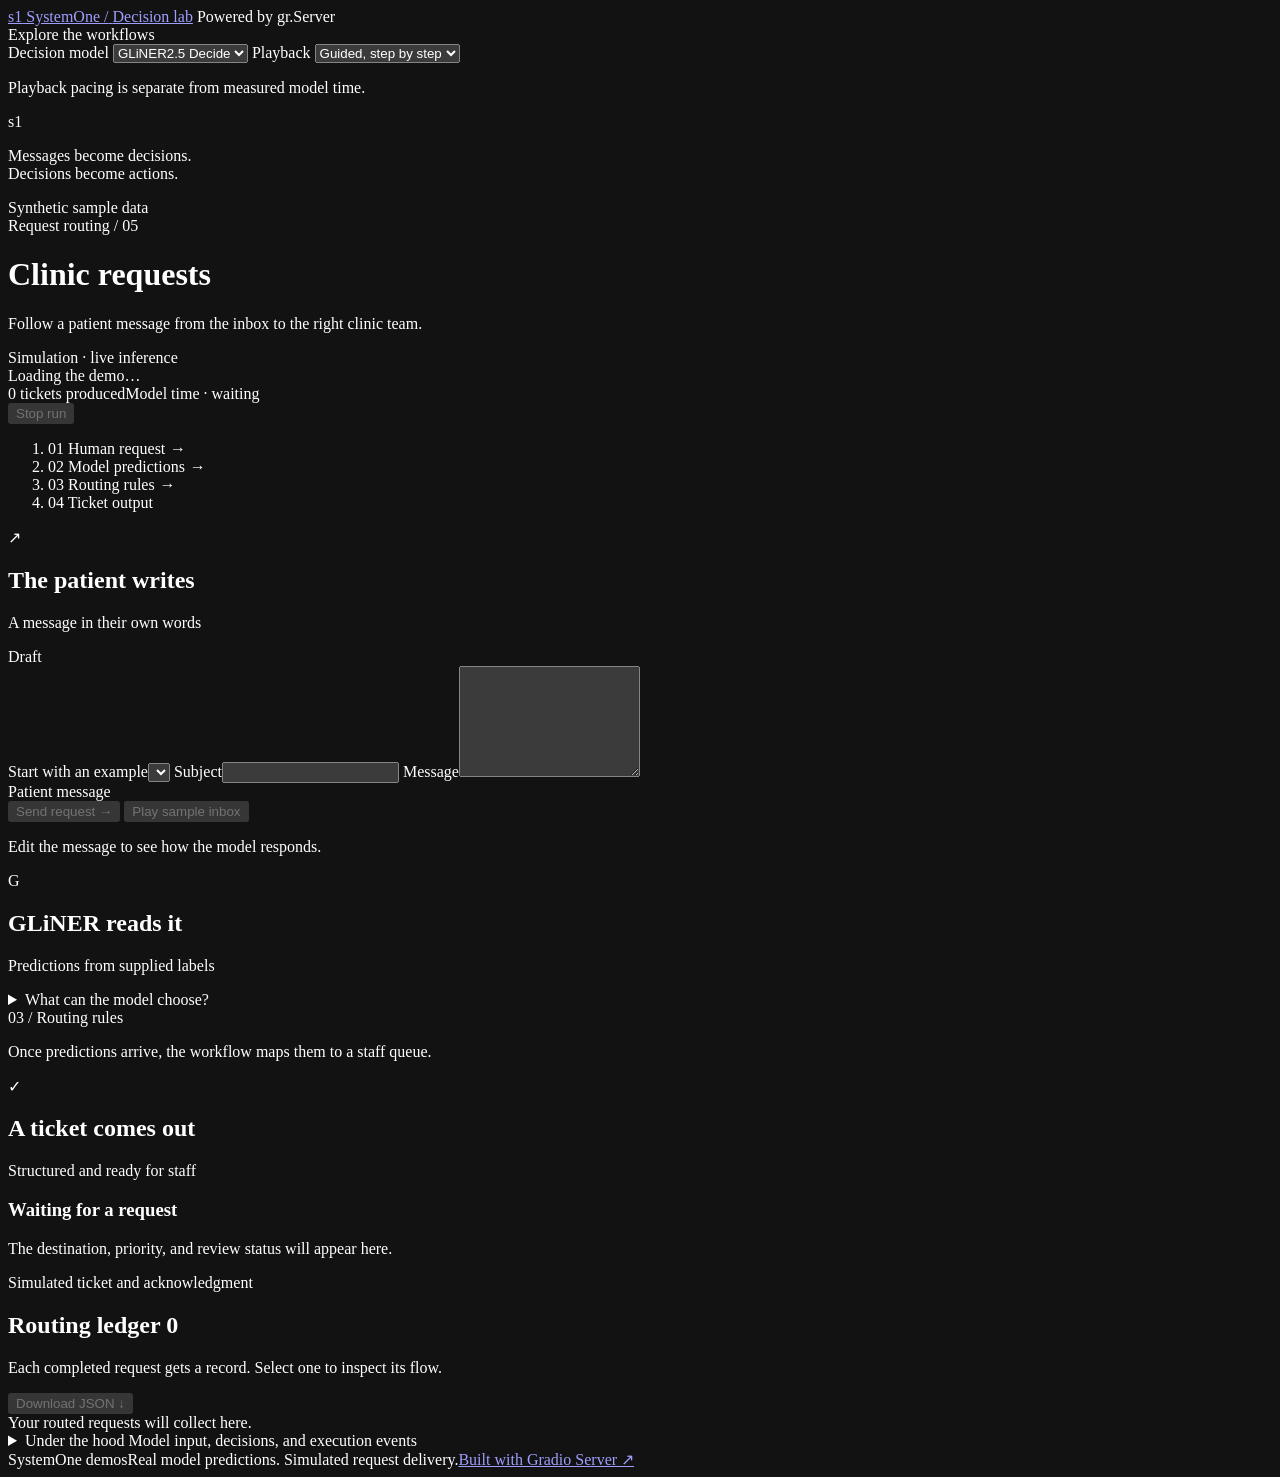
==== web/index.html @ fa7e14a4 "Add Gradio Server request-flow demos and Hugging Face Docker setup" ====
<!doctype html>
<html lang="en">
<head>
  <meta charset="utf-8">
  <meta name="viewport" content="width=device-width, initial-scale=1">
  <meta name="color-scheme" content="dark">
  <title>SystemOne · Decision lab</title>
  <link rel="stylesheet" href="assets/app.css">
  <script type="module" src="assets/app.js"></script>
</head>
<body>
  <header class="topbar">
    <a class="brand" href="#clinic" aria-label="SystemOne home"><span class="brand-mark">s1</span> SystemOne <span class="brand-divider">/</span> <span class="brand-sub">Decision lab</span></a>
    <span class="server-badge"><span class="dot"></span> Powered by gr.Server</span>
  </header>
  <div class="app-layout">
    <aside class="sidebar">
      <div class="eyebrow">Explore the workflows</div>
      <nav id="workflows" aria-label="Demo workflows"></nav>
      <div class="sidebar-settings">
        <label for="model">Decision model</label>
        <select id="model"><option value="gliner">GLiNER2.5 Decide</option></select>
        <label for="pace">Playback</label>
        <select id="pace"><option value="guided">Guided, step by step</option><option value="instant">As results arrive</option></select>
        <p class="quiet">Playback pacing is separate from measured model time.</p>
      </div>
      <div class="sidebar-note"><span class="tiny-mark">s1</span><p>Messages become decisions.<br>Decisions become actions.</p><span class="quiet">Synthetic sample data</span></div>
    </aside>
    <main>
      <div class="page-heading">
        <div><div class="eyebrow" id="workflow-kind">Request routing / 05</div><h1 id="workflow-title">Clinic requests</h1><p id="workflow-description">Follow a patient message from the inbox to the right clinic team.</p></div>
        <span class="mode-badge" id="mode-badge">Simulation · live inference</span>
      </div>
      <div class="run-bar">
        <div class="run-status" role="status" aria-live="polite"><span class="dot" id="status-dot"></span><span id="status">Loading the demo…</span></div>
        <div class="run-metrics"><span id="run-count">0 tickets produced</span><span id="model-time">Model time · waiting</span></div>
        <button id="stop" class="text-button" disabled>Stop run</button>
      </div>
      <div id="error" class="error-box" role="alert" hidden></div>
      <section id="simulation" aria-label="Request flow">
        <ol class="steps" aria-label="Processing stages">
          <li data-stage="1"><span>01</span> Human request <i>→</i></li>
          <li data-stage="2"><span>02</span> Model predictions <i>→</i></li>
          <li data-stage="3"><span>03</span> Routing rules <i>→</i></li>
          <li data-stage="4"><span>04</span> Ticket output</li>
        </ol>
        <div class="flow-grid">
          <section class="flow-card incoming" id="input-card">
            <div class="card-top"><span class="card-icon">↗</span><div><h2 id="sender-title">The patient writes</h2><p>A message in their own words</p></div><span id="request-id" class="small-badge">Draft</span></div>
            <form id="request-form">
              <label for="sample">Start with an example</label><select id="sample"></select>
              <label for="subject">Subject</label><input id="subject" maxlength="200" required autocomplete="off">
              <label for="message">Message</label><textarea id="message" rows="7" maxlength="4000" required></textarea>
              <div class="message-footer"><span id="channel-label">Patient message</span><span id="character-count"></span></div>
              <button class="primary-button" id="send" type="submit" disabled>Send request <span aria-hidden="true">→</span></button>
              <button class="secondary-button" id="inbox" type="button" disabled>Play sample inbox</button>
            </form>
            <p class="card-footnote">Edit the message to see how the model responds.</p>
          </section>
          <section class="flow-card model-card" id="model-card">
            <div class="card-top"><span class="card-icon model-icon">G</span><div><h2 id="model-title">GLiNER reads it</h2><p>Predictions from supplied labels</p></div></div>
            <div id="predictions" class="predictions"></div>
            <details class="taxonomy"><summary>What can the model choose?</summary><div id="taxonomy"></div></details>
            <div class="rule-box" id="rule-box"><div class="eyebrow">03 / Routing rules</div><p id="rule-placeholder">Once predictions arrive, the workflow maps them to a staff queue.</p><ul id="rules"></ul></div>
          </section>
          <section class="flow-card output-card" id="output-card">
            <div class="card-top"><span class="card-icon">✓</span><div><h2>A ticket comes out</h2><p>Structured and ready for staff</p></div></div>
            <div id="output-empty" class="empty-state"><div class="ticket-outline" aria-hidden="true"><span></span><span></span><span></span></div><h3>Waiting for a request</h3><p>The destination, priority, and review status will appear here.</p></div>
            <div id="ticket-output" hidden></div>
            <div class="output-note"><span class="dot"></span> Simulated ticket and acknowledgment</div>
          </section>
        </div>
        <section class="ledger">
          <div class="section-heading"><div><h2>Routing ledger <span id="ledger-count" class="small-badge">0</span></h2><p id="ledger-description">Each completed request gets a record. Select one to inspect its flow.</p></div><button id="download" class="text-button" disabled>Download JSON ↓</button></div>
          <div id="ledger-empty" class="ledger-empty">Your routed requests will collect here.</div>
          <div class="table-scroll" id="ledger-table" hidden><table><thead><tr><th>Request</th><th>Destination</th><th>Priority</th><th>Review</th><th>Model time</th></tr></thead><tbody id="ledger-rows"></tbody></table></div>
        </section>
      </section>
      <section id="browser-demo" hidden aria-label="Browser workflow">
        <div class="browser-toolbar"><div id="browser-guide"></div><button id="run-browser" class="primary-button">Run browser demo →</button></div>
        <div class="browser-frame"><div class="browser-chrome"><span></span><span></span><span></span><p>Live browser · Playwright</p></div><div id="browser-empty" class="empty-state"><h3>Ready to open the website</h3><p>Start the demo to follow each model decision and browser action.</p></div><img id="screenshot" alt="Latest screenshot of the automated browser" hidden></div>
        <div class="browser-decision"><div class="section-heading"><h2>Latest model decision</h2><span class="small-badge" id="browser-confidence">Waiting</span></div><pre id="browser-latest">Field and action classifications will appear here.</pre></div>
      </section>
      <details class="trace" id="trace"><summary>Under the hood <span>Model input, decisions, and execution events</span></summary><pre id="event-log">No events yet.</pre></details>
      <footer><span>SystemOne demos</span><span id="footer-note">Real model predictions. Simulated request delivery.</span><a href="https://www.gradio.app/guides/server-mode" target="_blank" rel="noreferrer">Built with Gradio Server ↗</a></footer>
    </main>
  </div>
</body>
</html>
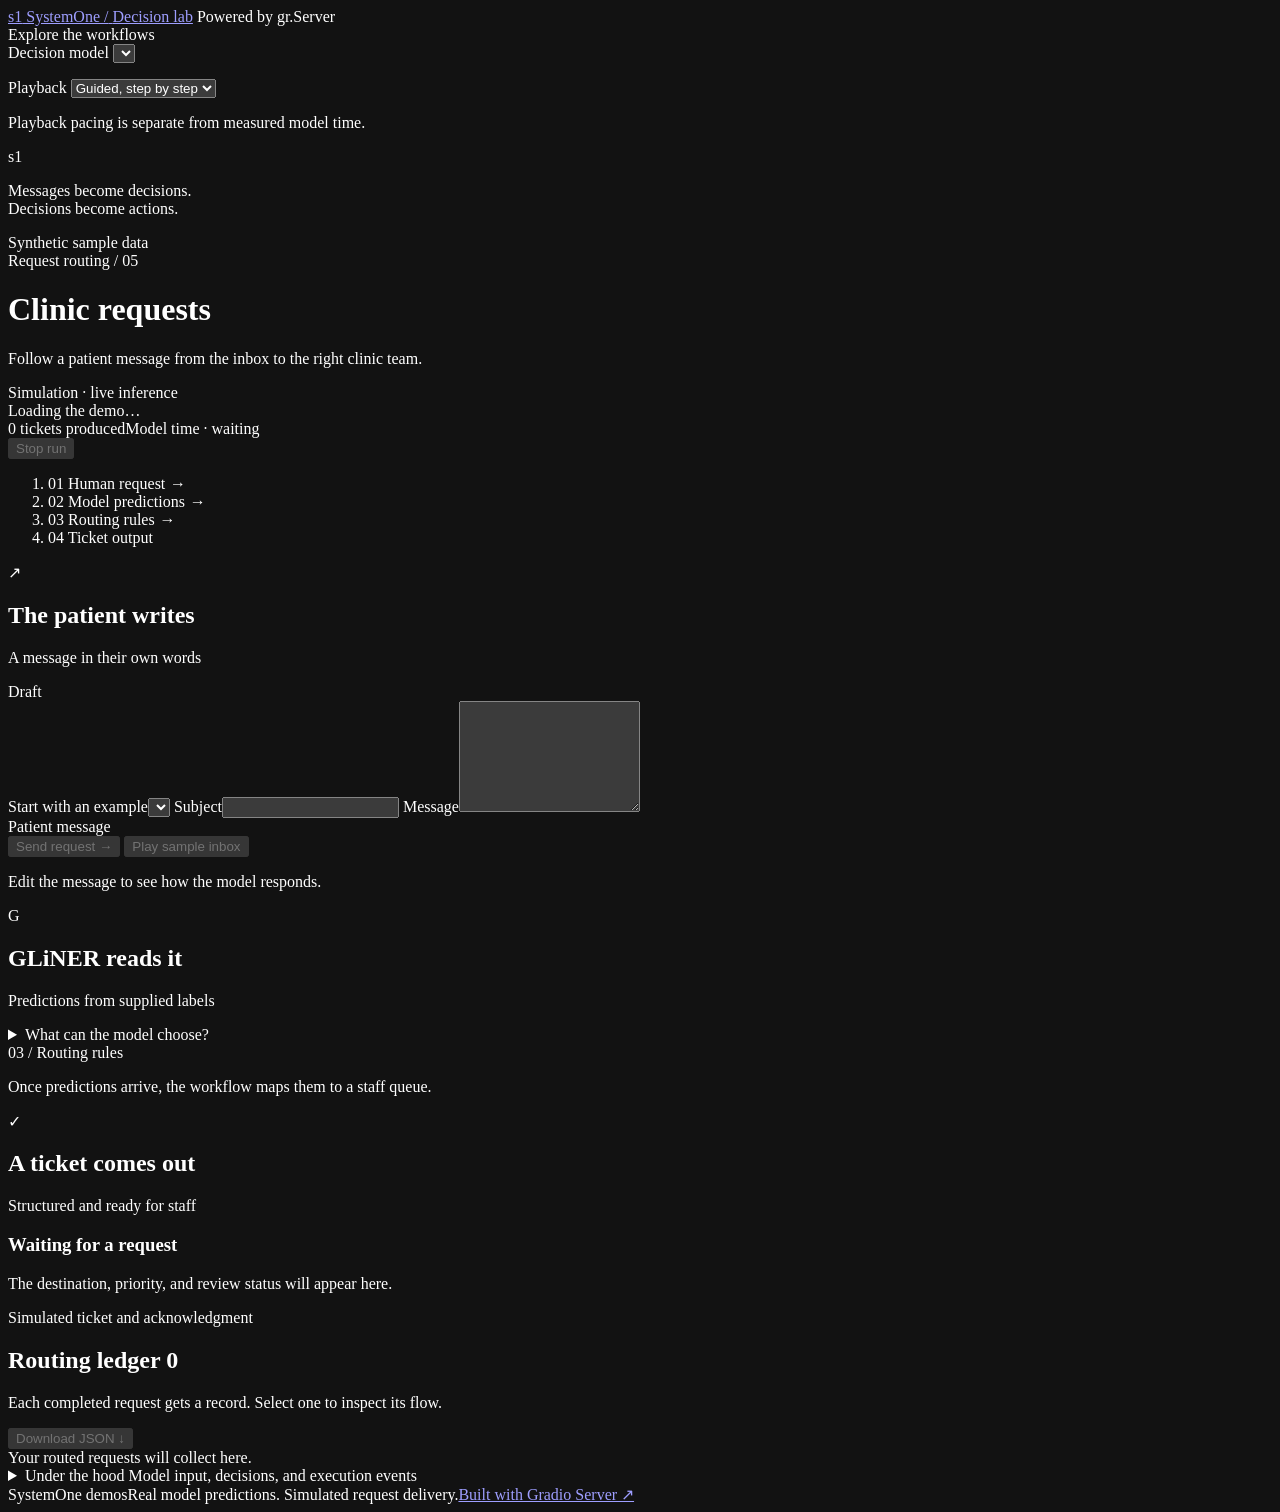
==== commit 270cc8dd: "Run every demo on three models: d1-omni-600M, d1-3B, GLiNER2.5 Multi Retire GLiNER2.5-Decide (and it" ====
--- a/web/index.html
+++ b/web/index.html
@@ -19,7 +19,8 @@
       <nav id="workflows" aria-label="Demo workflows"></nav>
       <div class="sidebar-settings">
         <label for="model">Decision model</label>
-        <select id="model"><option value="gliner">GLiNER2.5 Decide</option></select>
+        <select id="model"></select>
+        <p class="quiet model-note" id="model-note"></p>
         <label for="pace">Playback</label>
         <select id="pace"><option value="guided">Guided, step by step</option><option value="instant">As results arrive</option></select>
         <p class="quiet">Playback pacing is separate from measured model time.</p>
@@ -81,6 +82,135 @@
         <div class="browser-frame"><div class="browser-chrome"><span></span><span></span><span></span><p>Live browser · Playwright</p></div><div id="browser-empty" class="empty-state"><h3>Ready to open the website</h3><p>Start the demo to follow each model decision and browser action.</p></div><img id="screenshot" alt="Latest screenshot of the automated browser" hidden></div>
         <div class="browser-decision"><div class="section-heading"><h2>Latest model decision</h2><span class="small-badge" id="browser-confidence">Waiting</span></div><pre id="browser-latest">Field and action classifications will appear here.</pre></div>
       </section>
+      <section id="stamp-demo" hidden aria-label="Document stamp check">
+        <ol class="steps" aria-label="Verification stages">
+          <li data-sstage="1"><span>01</span> Document <i>→</i></li>
+          <li data-sstage="2"><span>02</span> Stamp region <i>→</i></li>
+          <li data-sstage="3"><span>03</span> Visual checks <i>→</i></li>
+          <li data-sstage="4"><span>04</span> Verdict</li>
+        </ol>
+        <div class="flow-grid stamp-grid">
+          <section class="flow-card" id="doc-card">
+            <div class="card-top"><span class="card-icon">▤</span><div><h2>The document arrives</h2><p>A scan, a phone photo, or a clean PDF render</p></div><span id="doc-badge" class="small-badge">Sample</span></div>
+            <label for="stamp-sample">Sample certificate</label>
+            <select id="stamp-sample"></select>
+            <div class="doc-viewer" id="doc-viewer">
+              <img id="doc-image" alt="The certificate being checked">
+              <div class="region-box" id="region-box" hidden><span>Stamp region</span></div>
+              <div class="scan-line" id="doc-scan" hidden></div>
+            </div>
+            <div class="doc-meta"><span id="doc-capture">—</span><span id="doc-expected"></span></div>
+            <button class="primary-button" id="stamp-check" type="button" disabled>Check this document <span aria-hidden="true">→</span></button>
+            <button class="secondary-button" id="stamp-batch" type="button" disabled>Play all samples</button>
+            <label class="upload" for="stamp-upload"><input id="stamp-upload" type="file" accept="image/jpeg,image/png,image/webp"><span>Upload your own scan or photo</span></label>
+            <p class="card-footnote">Print the <a href="stamp-samples/certificate_template.png" download>blank certificate</a>, stamp it, photograph it, and upload it.</p>
+          </section>
+          <section class="flow-card model-card" id="vision-card">
+            <div class="card-top"><span class="card-icon model-icon" id="vision-icon">d1</span><div><h2 id="vision-title">d1 looks at the stamp</h2><p id="vision-sub">Narrow visual questions, one forward pass</p></div></div>
+            <div class="crop-viewer" id="crop-viewer">
+              <img id="crop-image" alt="The stamp region the model reads" hidden>
+              <div class="scan-line" id="crop-scan" hidden></div>
+              <div class="crop-empty" id="crop-empty">The stamp region appears here</div>
+            </div>
+            <div class="pass-info" id="pass-info">Waiting for a document</div>
+            <ul class="checks" id="checks"></ul>
+            <details class="taxonomy"><summary>What can each model verify?</summary><div id="reliability"></div></details>
+          </section>
+          <section class="flow-card output-card" id="verdict-card">
+            <div class="card-top"><span class="card-icon">✓</span><div><h2>Rules decide</h2><p>Calibrated thresholds, explicit rules, human review when unsure</p></div></div>
+            <div id="verdict-empty" class="empty-state"><div class="verdict-outline" aria-hidden="true"></div><h3>No verdict yet</h3><p>Accept, reject with a reason, or send to a person.</p></div>
+            <div id="verdict-output" hidden></div>
+            <div class="output-note"><span class="dot"></span> Synthetic certificates; your uploads stay on this machine</div>
+          </section>
+        </div>
+        <section class="ledger">
+          <div class="section-heading"><div><h2>Verification ledger <span id="stamp-count" class="small-badge">0</span></h2><p id="stamp-score">Each checked document gets a record. Samples are scored against their known defect.</p></div><button id="stamp-download" class="text-button" disabled>Download JSON ↓</button></div>
+          <div id="stamp-ledger-empty" class="ledger-empty">Checked documents will collect here.</div>
+          <div class="table-scroll" id="stamp-ledger-table" hidden><table><thead><tr><th>Document</th><th>Capture</th><th>Known defect</th><th>Verdict</th><th>Result</th><th>Model time</th></tr></thead><tbody id="stamp-rows"></tbody></table></div>
+        </section>
+      </section>
+      <section id="extract-demo" hidden aria-label="Long-span extraction">
+        <div class="x-toolbar">
+          <div class="x-field x-doc"><label for="x-document">Document</label><select id="x-document"></select></div>
+          <div class="x-field"><label>Page</label><div class="x-pager"><button id="x-prev" type="button" aria-label="Previous page">‹</button><span id="x-page-label">Page 1</span><button id="x-next" type="button" aria-label="Next page">›</button></div></div>
+          <div class="x-field"><label for="x-threshold">Threshold</label><select id="x-threshold"><option value="0.3">0.3 · more spans</option><option value="0.5" selected>0.5 · default</option><option value="0.7">0.7 · stricter</option></select></div>
+          <div class="x-actions"><button class="primary-button" id="x-run" type="button" disabled>Extract this page <span aria-hidden="true">→</span></button><button class="secondary-button" id="x-run-all" type="button" disabled>Extract every page</button></div>
+        </div>
+        <div class="x-subbar">
+          <p id="x-source" class="x-source"></p>
+          <label class="x-toggle x-seg" title="PDFs are split where a numbered item or section starts, so a span cannot run into the next one. Scanned tables are split into rows, with cells kept apart. Turn it off to see the raw whole-page behaviour."><input type="checkbox" id="x-segment" checked> Split into items and table rows</label>
+          <label class="upload x-upload" for="x-upload"><input id="x-upload" type="file" accept="application/pdf,image/jpeg,image/png,image/webp"><span>Upload a PDF or a scan</span></label>
+        </div>
+        <details class="x-schema" id="x-schema">
+          <summary>Labels the model looks for <span class="small-badge" id="x-label-count">0</span><span class="quiet">Edit them and extract again. Examples are paraphrased, never copied from the document.</span></summary>
+          <div id="x-labels"></div>
+          <div class="x-schema-actions"><button class="text-button" id="x-add" type="button">+ Add a label</button><button class="text-button" id="x-reset" type="button">Reset to this document's labels</button></div>
+        </details>
+        <div class="x-stats" id="x-stats">
+          <div class="x-stat hero"><span>Longest span</span><strong id="xs-longest">—</strong><em id="xs-longest-sub">words</em></div>
+          <div class="x-stat"><span>Past an 8-word cap</span><strong id="xs-beyond">—</strong><em>spans a fixed-width head could not return</em></div>
+          <div class="x-stat"><span>Spans</span><strong id="xs-spans">—</strong><em id="xs-spans-sub">on this page</em></div>
+          <div class="x-stat"><span>Model time</span><strong id="xs-ms">—</strong><em id="xs-ms-sub">one forward pass</em></div>
+        </div>
+        <div class="x-grid">
+          <div class="x-viewer-wrap">
+            <div class="x-viewer" id="x-viewer">
+              <img id="x-page" alt="The PDF page being read" hidden>
+              <div class="x-boxes" id="x-boxes"></div>
+              <div class="scan-line" id="x-scan" hidden></div>
+              <div class="x-empty" id="x-empty"><h3>Pick a page and extract it</h3><p>The page renders here with every span outlined on the lines it covers.</p></div>
+            </div>
+            <div class="x-rail" id="x-rail" aria-hidden="true"></div>
+          </div>
+          <aside class="x-panel">
+            <div class="x-legend" id="x-legend"></div>
+            <label class="x-toggle"><input type="checkbox" id="x-cap"> Show where an 8-word span head would stop</label>
+            <ol class="x-list" id="x-list"></ol>
+          </aside>
+        </div>
+        <div class="x-pages" id="x-pages" hidden></div>
+        <div class="x-tip" id="x-tip" hidden></div>
+      </section>
+      <section id="lab-demo" hidden aria-label="Lab report reader">
+        <ol class="steps lab-steps" aria-label="Reading stages">
+          <li data-lstage="1"><span>01</span> OCR <i>→</i></li>
+          <li data-lstage="2"><span>02</span> Columns <i>→</i></li>
+          <li data-lstage="3"><span>03</span> Tests and sections <i>→</i></li>
+          <li data-lstage="4"><span>04</span> Pairing <i>→</i></li>
+          <li data-lstage="5"><span>05</span> Units <i>→</i></li>
+          <li data-lstage="6"><span>06</span> Flags and the lab's marks</li>
+        </ol>
+        <div class="x-toolbar lab-toolbar">
+          <div class="x-field x-doc"><label for="lab-document">Report</label><select id="lab-document"></select></div>
+          <div class="x-actions"><button class="primary-button" id="lab-run" type="button" disabled>Read this report <span aria-hidden="true">→</span></button></div>
+          <label class="upload x-upload" for="lab-upload"><input id="lab-upload" type="file" accept="image/jpeg,image/png,image/webp"><span>Upload a report photo</span></label>
+        </div>
+        <p id="lab-source" class="x-source"></p>
+        <div class="x-stats lab-stats">
+          <div class="x-stat hero"><span>Tests read</span><strong id="ls-tests">—</strong><em id="ls-tests-sub">values with units and ranges</em></div>
+          <div class="x-stat"><span>Out of range</span><strong id="ls-flags">—</strong><em id="ls-flags-sub">from the numbers</em></div>
+          <div class="x-stat"><span>Lab's own marks</span><strong id="ls-agree">—</strong><em id="ls-agree-sub">d1 vision checks each value</em></div>
+          <div class="x-stat"><span>Answer key</span><strong id="ls-key">—</strong><em id="ls-key-sub">sample reports only</em></div>
+          <div class="x-stat"><span>Time</span><strong id="ls-ms">—</strong><em id="ls-ms-sub">OCR plus d1</em></div>
+        </div>
+        <div class="x-grid lab-grid">
+          <div class="x-viewer-wrap lab-viewer-wrap">
+            <div class="x-viewer" id="lab-viewer">
+              <img id="lab-page" alt="The report page being read" hidden>
+              <div class="x-boxes" id="lab-bands"></div>
+              <svg id="lab-links" class="lab-links" viewBox="0 0 1000 1000" preserveAspectRatio="none" aria-hidden="true"></svg>
+              <div class="x-boxes" id="lab-boxes"></div>
+              <div class="scan-line" id="lab-scan" hidden></div>
+              <div class="x-empty" id="lab-empty"><h3>Pick a report and read it</h3><p>Every OCR cell, the table's columns, and how each test pairs with its result and range appear here.</p></div>
+            </div>
+          </div>
+          <aside class="x-panel lab-panel">
+            <div class="lab-legend"><span style="--c:#7c3aed">Column title</span><span style="--c:#2563eb">Test</span><span style="--c:#16a34a">Result</span><span style="--c:#d97706">Unit and range</span><span style="--c:#64748b">Method note</span><span style="--c:#db2777">Section</span></div>
+            <div class="table-scroll lab-table-wrap"><table class="lab-table"><thead><tr><th>Test</th><th>Result</th><th>Unit</th><th>Range</th><th title="Did the lab mark this value?">Lab</th><th title="Answer key check">Key</th></tr></thead><tbody id="lab-rows"><tr><td colspan="6" class="lab-wait">Results appear here.</td></tr></tbody></table></div>
+            <details class="taxonomy"><summary>How it reads the report</summary><div class="lab-how" id="lab-how"></div></details>
+          </aside>
+        </div>
+      </section>
       <details class="trace" id="trace"><summary>Under the hood <span>Model input, decisions, and execution events</span></summary><pre id="event-log">No events yet.</pre></details>
       <footer><span>SystemOne demos</span><span id="footer-note">Real model predictions. Simulated request delivery.</span><a href="https://www.gradio.app/guides/server-mode" target="_blank" rel="noreferrer">Built with Gradio Server ↗</a></footer>
     </main>
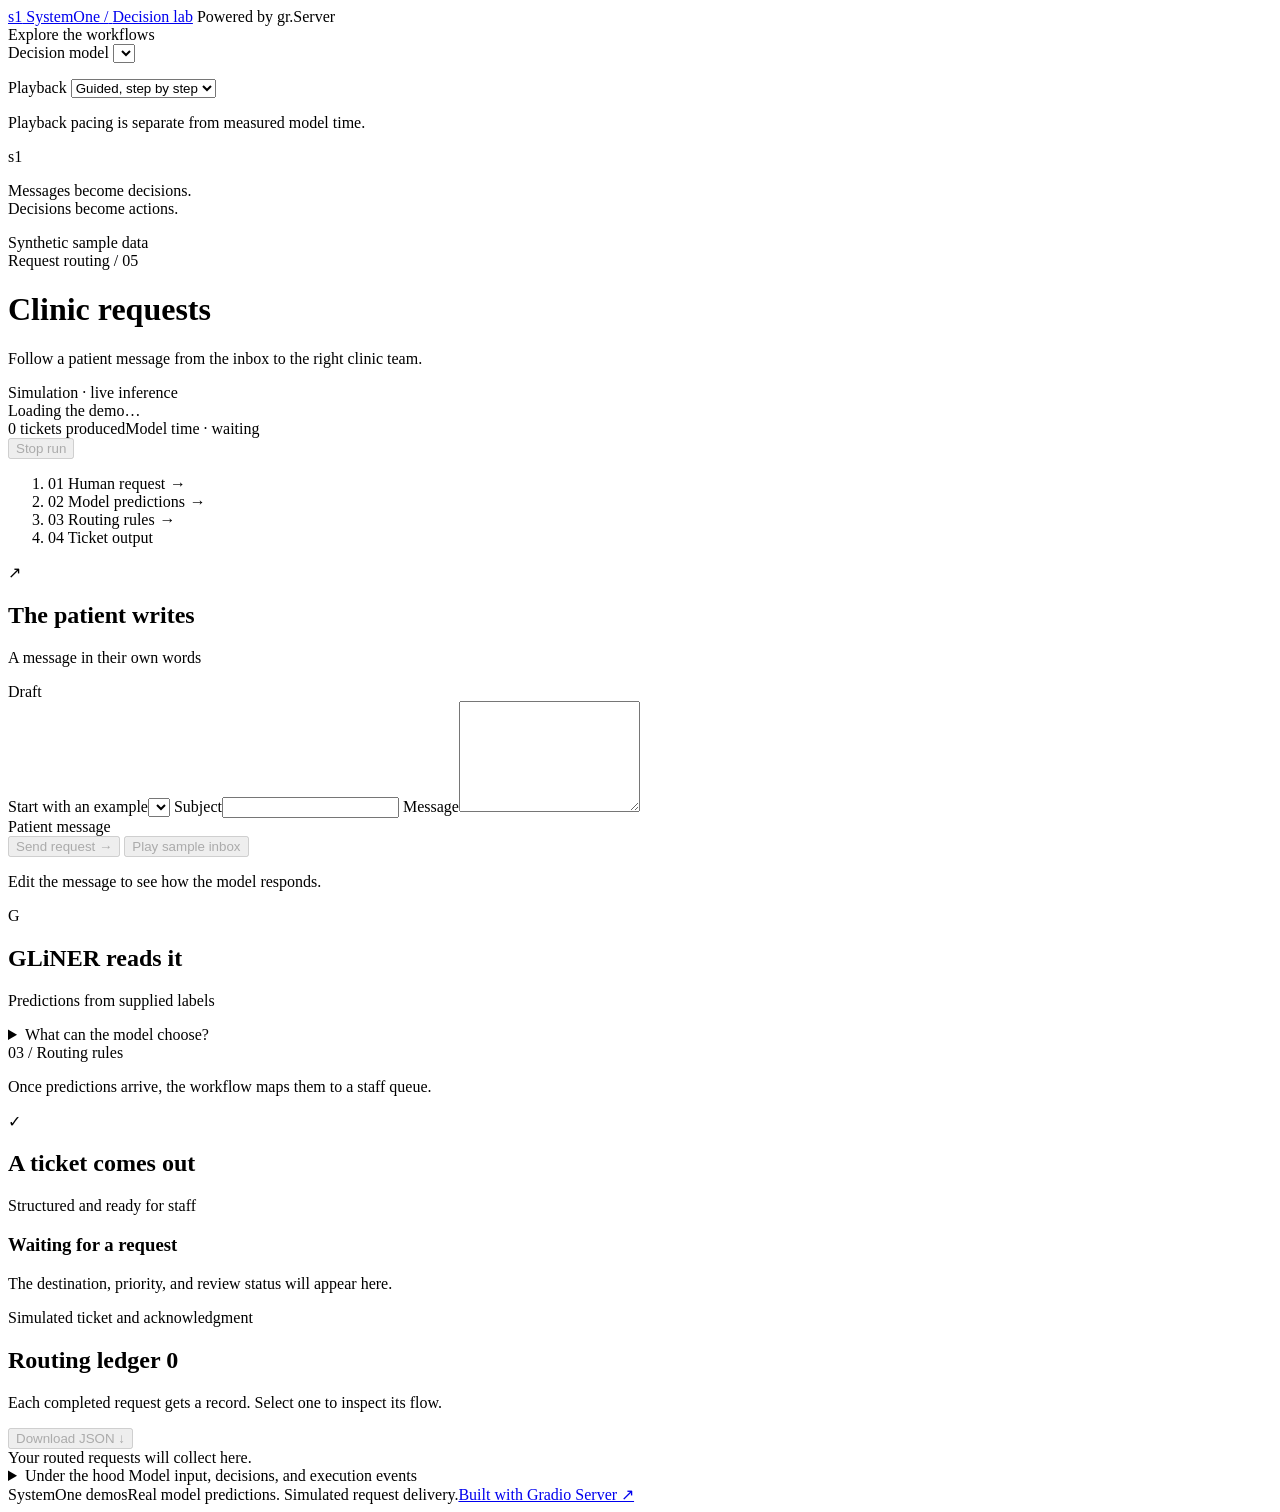
==== commit 3bb22650: "Add paper-style theme with semantic decision colours" ====
--- a/web/index.html
+++ b/web/index.html
@@ -3,9 +3,10 @@
 <head>
   <meta charset="utf-8">
   <meta name="viewport" content="width=device-width, initial-scale=1">
-  <meta name="color-scheme" content="dark">
+  <meta name="color-scheme" content="light">
   <title>SystemOne · Decision lab</title>
   <link rel="stylesheet" href="assets/app.css">
+  <link rel="stylesheet" href="assets/paper.css">
   <script type="module" src="assets/app.js"></script>
 </head>
 <body>
